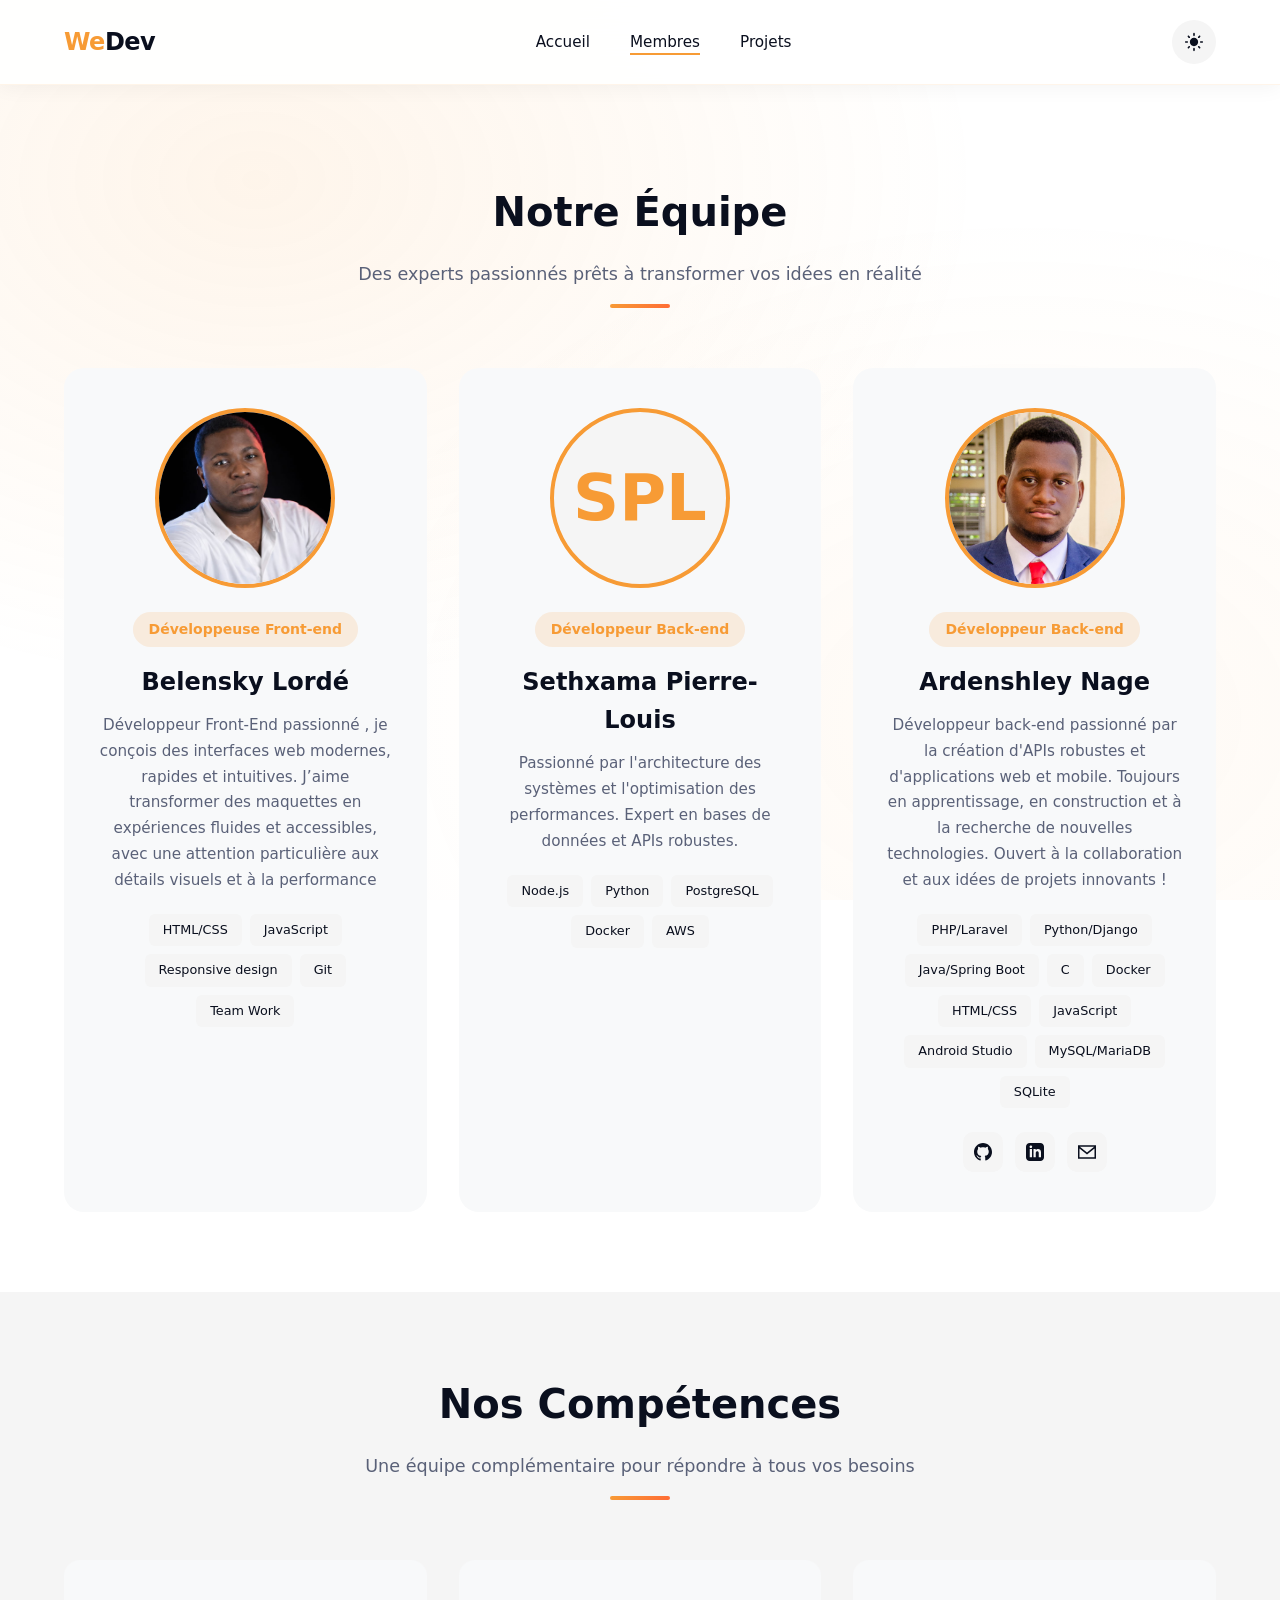
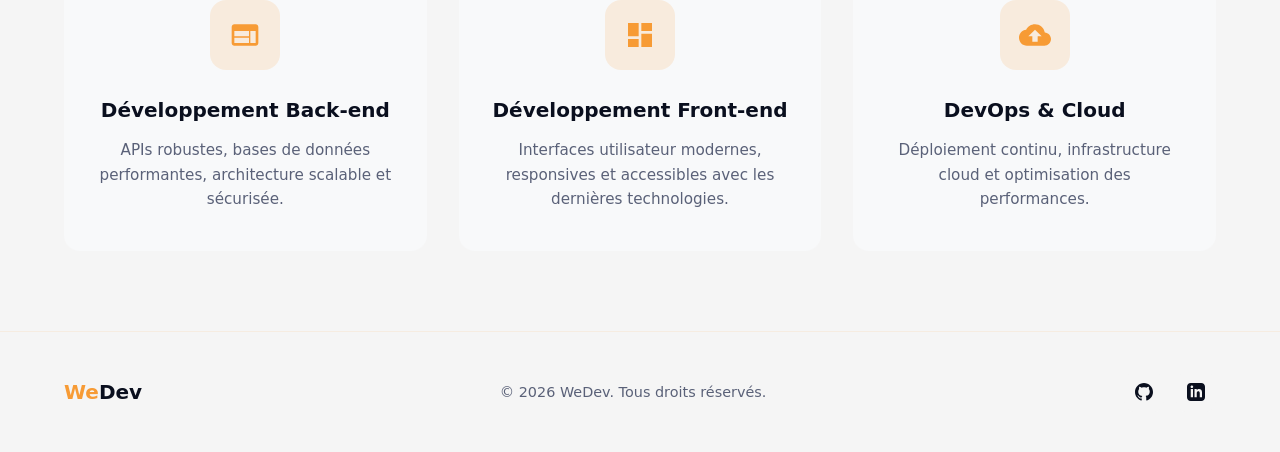
==== membres.html @ 14519774 "first commit 14/03/26 the first" ====
<!doctype html>
<html lang="fr">
  <head>
    <meta charset="UTF-8" />
    <meta name="viewport" content="width=device-width, initial-scale=1.0" />
    <title>Notre Équipe - WeDev</title>
    <link rel="stylesheet" href="css/style.css" />
  </head>

  <body>
    <nav class="navbar">
      <div class="container" id="navbar"></div>
    </nav>

    <main>
      <section>
        <div class="container">
          <div class="section-header">
            <h2>Notre Équipe</h2>
            <p>
              Des experts passionnés prêts à transformer vos idées en réalité
            </p>
            <div class="accent-line"></div>
          </div>
          <div id="members-grid" class="members-grid"></div>
        </div>
      </section>

      <section class="features">
        <div class="container">
          <div class="section-header">
            <h2>Nos Compétences</h2>
            <p>Une équipe complémentaire pour répondre à tous vos besoins</p>
            <div class="accent-line"></div>
          </div>
          <div class="features-grid">
            <div class="feature-card">
              <div class="feature-icon">
                <svg viewBox="0 0 24 24">
                  <path
                    d="M20 4H4c-1.1 0-1.99.9-1.99 2L2 18c0 1.1.9 2 2 2h16c1.1 0 2-.9 2-2V6c0-1.1-.9-2-2-2zm-5 14H4v-4h11v4zm0-5H4V9h11v4zm5 5h-4V9h4v9z"
                  />
                </svg>
              </div>
              <h3>Développement Back-end</h3>
              <p>
                APIs robustes, bases de données performantes, architecture
                scalable et sécurisée.
              </p>
            </div>
            <div class="feature-card">
              <div class="feature-icon">
                <svg viewBox="0 0 24 24">
                  <path
                    d="M3 13h8V3H3v10zm0 8h8v-6H3v6zm10 0h8V11h-8v10zm0-18v6h8V3h-8z"
                  />
                </svg>
              </div>
              <h3>Développement Front-end</h3>
              <p>
                Interfaces utilisateur modernes, responsives et accessibles avec
                les dernières technologies.
              </p>
            </div>
            <div class="feature-card">
              <div class="feature-icon">
                <svg viewBox="0 0 24 24">
                  <path
                    d="M19.35 10.04C18.67 6.59 15.64 4 12 4 9.11 4 6.6 5.64 5.35 8.04 2.34 8.36 0 10.91 0 14c0 3.31 2.69 6 6 6h13c2.76 0 5-2.24 5-5 0-2.64-2.05-4.78-4.65-4.96zM14 13v4h-4v-4H7l5-5 5 5h-3z"
                  />
                </svg>
              </div>
              <h3>DevOps & Cloud</h3>
              <p>
                Déploiement continu, infrastructure cloud et optimisation des
                performances.
              </p>
            </div>
          </div>
        </div>
      </section>
    </main>

    <div id="footer"></div>

<script src="js/components.js"></script>
  <script src="js/main.js"></script>
  <script src="js/init.js"></script>
</body>
</html>
---- css/style.css ----
@import url('https://api.fontshare.com/v2/css?f[]=clash-display@400,500,600,700&f[]=satoshi@400,500,700&display=swap');

:root {
  --primary: #FFFFFF;
  --primary-light: #0A0F1E;
  --logo-accent: #0A0F1E;
  --accent: #F79B35;
  --accent-glow: rgba(247, 155, 53, 0.4);
  --secondary: #F5F5F5;
  --secondary-light: #1A2342;
  --text: #0A0F1E;
  --text-light: #FFFFFF;
  --text-muted: #5A6178;
  --card-bg: #F8F9FA;
  --card-bg-light: #151D32;
  --gradient: linear-gradient(135deg, var(--accent) 0%, #FF6B35 100%);
  --shadow: 0 8px 32px rgba(0, 0, 0, 0.3);
  --shadow-light: 0 8px 32px rgba(0, 0, 0, 0.1);
  --transition: all 0.3s ease;
  --font-heading: 'Clash Display', system-ui, sans-serif;
  --font-body: 'Satoshi', system-ui, sans-serif;
}

[data-theme="dark"] {
  --primary: #0A0F1E;
  --secondary: #1A2342;
  --text: #FFFFFF;
  --text-muted: #8892B0;
  --card-bg: #151D32;
  --card-bg-light: #F8F9FA;
  --shadow: 0 8px 32px rgba(0, 0, 0, 0.3);
  --logo-accent: #FFFFFF;
}

*, *::before, *::after {
  margin: 0;
  padding: 0;
  box-sizing: border-box;
}

html {
  scroll-behavior: smooth;
}

body {
  font-family: var(--font-body);
  background: var(--primary);
  color: var(--text);
  line-height: 1.6;
  min-height: 100vh;
  transition: background 0.4s ease, color 0.4s ease;
  overflow-x: hidden;
}

body::before {
  content: '';
  position: fixed;
  top: 0;
  left: 0;
  width: 100%;
  height: 100%;
  background: 
    radial-gradient(ellipse at 20% 20%, rgba(247, 155, 53, 0.1) 0%, transparent 50%),
    radial-gradient(ellipse at 80% 80%, rgba(247, 155, 53, 0.06) 0%, transparent 50%);
  pointer-events: none;
  z-index: -1;
}

[data-theme="dark"] body::before {
  background: 
    radial-gradient(ellipse at 20% 20%, rgba(247, 155, 53, 0.08) 0%, transparent 50%),
    radial-gradient(ellipse at 80% 80%, rgba(247, 155, 53, 0.05) 0%, transparent 50%);
}

.container {
  max-width: 1200px;
  margin: 0 auto;
  padding: 0 24px;
}

a {
  text-decoration: none;
  color: inherit;
}

ul {
  list-style: none;
}

img {
  max-width: 100%;
  height: auto;
}

/* Navigation */
.navbar {
  position: fixed;
  top: 0;
  left: 0;
  right: 0;
  z-index: 1000;
  padding: 20px 0;
  background: rgba(255, 255, 255, 0.9);
  backdrop-filter: blur(20px);
  border-bottom: 1px solid rgba(247, 155, 53, 0.1);
  transition: var(--transition);
  box-shadow: 0 2px 20px rgba(0, 0, 0, 0.05);
}

[data-theme="dark"] .navbar {
  background: rgba(10, 15, 30, 0.8);
  box-shadow: none;
}

.navbar .container {
  display: flex;
  justify-content: space-between;
  align-items: center;
}

.logo {
  font-family: var(--font-heading);
  font-size: 1.5rem;
  font-weight: 700;
  color: var(--accent);
  letter-spacing: -0.5px;
}

.logo span {
  color: var(--logo-accent);
}

.nav-links {
  display: flex;
  gap: 40px;
  align-items: center;
}

.nav-links a {
  font-weight: 500;
  font-size: 0.95rem;
  color: var(--text);
  position: relative;
  transition: var(--transition);
}

.nav-links a::after {
  content: '';
  position: absolute;
  bottom: -4px;
  left: 0;
  width: 0;
  height: 2px;
  background: var(--accent);
  transition: var(--transition);
}

.nav-links a:hover::after,
.nav-links a.active::after {
  width: 100%;
}

.nav-links a:hover {
  color: var(--accent);
}

.nav-right {
  display: flex;
  align-items: center;
  gap: 20px;
}

.theme-toggle {
  width: 44px;
  height: 44px;
  border-radius: 50%;
  background: var(--secondary);
  border: none;
  cursor: pointer;
  display: flex;
  align-items: center;
  justify-content: center;
  transition: var(--transition);
  position: relative;
  overflow: hidden;
}

.theme-toggle:hover {
  background: var(--accent);
  transform: scale(1.1);
}

.theme-toggle svg {
  width: 20px;
  height: 20px;
  fill: var(--text);
  transition: var(--transition);
}

.theme-toggle .sun-icon {
  position: absolute;
  opacity: 0;
  transform: rotate(90deg) scale(0);
}

[data-theme="light"] .theme-toggle .sun-icon {
  opacity: 1;
  transform: rotate(0) scale(1);
}

[data-theme="light"] .theme-toggle .moon-icon {
  opacity: 0;
  transform: rotate(-90deg) scale(0);
}

.hamburger {
  display: none;
  flex-direction: column;
  gap: 5px;
  cursor: pointer;
  padding: 10px;
  background: none;
  border: none;
}

.hamburger span {
  width: 25px;
  height: 2px;
  background: var(--text);
  transition: var(--transition);
}

/* Main Content */
main {
  padding-top: 100px;
  min-height: 100vh;
}

section {
  padding: 80px 0;
}

.section-header {
  text-align: center;
  margin-bottom: 60px;
}

.section-header h2 {
  font-family: var(--font-heading);
  font-size: 2.5rem;
  font-weight: 600;
  margin-bottom: 16px;
}

.section-header p {
  color: var(--text-muted);
  font-size: 1.1rem;
  max-width: 600px;
  margin: 0 auto;
}

.accent-line {
  width: 60px;
  height: 4px;
  background: var(--gradient);
  margin: 16px auto 0;
  border-radius: 2px;
}

/* Hero Section */
.hero {
  min-height: calc(100vh - 100px);
  display: flex;
  align-items: center;
  position: relative;
}

.hero-content {
  display: grid;
  grid-template-columns: 1fr 1fr;
  gap: 60px;
  align-items: center;
}

.hero-text h1 {
  font-family: var(--font-heading);
  font-size: 3.5rem;
  font-weight: 700;
  line-height: 1.1;
  margin-bottom: 24px;
}

.hero-text h1 .highlight {
  color: var(--accent);
  position: relative;
}

.hero-text p {
  font-size: 1.2rem;
  color: var(--text-muted);
  margin-bottom: 32px;
  max-width: 500px;
}

.hero-buttons {
  display: flex;
  gap: 16px;
}

.btn {
  display: inline-flex;
  align-items: center;
  gap: 8px;
  padding: 16px 32px;
  border-radius: 8px;
  font-weight: 600;
  font-size: 1rem;
  cursor: pointer;
  transition: var(--transition);
  border: none;
  font-family: var(--font-body);
}

.btn-primary {
  background: var(--accent);
  color: var(--primary);
}

.btn-primary:hover {
  background: #FF9A3D;
  transform: translateY(-2px);
  box-shadow: 0 10px 30px var(--accent-glow);
}

.btn-secondary {
  background: transparent;
  color: var(--text);
  border: 2px solid var(--accent);
}

.btn-secondary:hover {
  background: var(--accent);
  color: var(--primary);
}

.hero-visual {
  position: relative;
  display: flex;
  justify-content: center;
  align-items: center;
}

.hero-card {
  background: var(--card-bg);
  border-radius: 20px;
  padding: 40px;
  width: 100%;
  max-width: 450px;
  box-shadow: var(--shadow);
  position: relative;
  overflow: hidden;
}

.hero-card::before {
  content: '';
  position: absolute;
  top: 0;
  left: 0;
  right: 0;
  height: 4px;
  background: var(--gradient);
}

.hero-card h3 {
  font-family: var(--font-heading);
  font-size: 1.5rem;
  margin-bottom: 20px;
  color: var(--accent);
}

.hero-stats {
  display: grid;
  grid-template-columns: repeat(3, 1fr);
  gap: 20px;
}

.stat-item {
  text-align: center;
}

.stat-number {
  font-family: var(--font-heading);
  font-size: 2rem;
  font-weight: 700;
  color: var(--text);
  display: block;
}

.stat-label {
  font-size: 0.875rem;
  color: var(--text-muted);
}

.floating-shapes {
  position: absolute;
  width: 100%;
  height: 100%;
  pointer-events: none;
}

.shape {
  position: absolute;
  border-radius: 50%;
  background: var(--accent);
  opacity: 0.1;
}

.shape-1 {
  width: 150px;
  height: 150px;
  top: -30px;
  right: -30px;
}

.shape-2 {
  width: 80px;
  height: 80px;
  bottom: 20px;
  left: -20px;
}

.shape-3 {
  width: 40px;
  height: 40px;
  top: 40%;
  right: -10px;
}

/* Members Section */
.members-grid {
  display: grid;
  grid-template-columns: repeat(auto-fit, minmax(320px, 1fr));
  gap: 32px;
}

.member-card {
  background: var(--card-bg);
  border-radius: 20px;
  padding: 40px 32px;
  text-align: center;
  transition: var(--transition);
  position: relative;
  overflow: hidden;
  opacity: 0;
  transform: translateY(30px);
  animation: fadeInUp 0.6s ease forwards;
}

.member-card:nth-child(1) { animation-delay: 0.1s; }
.member-card:nth-child(2) { animation-delay: 0.2s; }
.member-card:nth-child(3) { animation-delay: 0.3s; }

@keyframes fadeInUp {
  to {
    opacity: 1;
    transform: translateY(0);
  }
}

.member-card::before {
  content: '';
  position: absolute;
  top: 0;
  left: 0;
  right: 0;
  height: 4px;
  background: var(--gradient);
  transform: scaleX(0);
  transition: var(--transition);
}

.member-card:hover {
  transform: translateY(-8px);
  box-shadow: 0 20px 60px rgba(247, 155, 53, 0.15);
}

.member-card:hover::before {
  transform: scaleX(1);
}

.member-avatar {
  width: 180px;
  height: 180px;
  border-radius: 50%;
  margin: 0 auto 24px;
  background: var(--secondary);
  display: flex;
  align-items: center;
  justify-content: center;
  position: relative;
  overflow: hidden;
  border: 4px solid var(--accent);
}

.member-avatar img {
  width: 100%;
  height: 100%;
  object-fit: cover;
}

.member-avatar .placeholder {
  font-size: 4rem;
  color: var(--accent);
  font-weight: 700;
  font-family: var(--font-heading);
}

.member-role {
  display: inline-block;
  padding: 6px 16px;
  background: rgba(247, 155, 53, 0.15);
  color: var(--accent);
  border-radius: 20px;
  font-size: 0.875rem;
  font-weight: 600;
  margin-bottom: 16px;
}

.member-name {
  font-family: var(--font-heading);
  font-size: 1.5rem;
  font-weight: 600;
  margin-bottom: 12px;
}

.member-bio {
  color: var(--text-muted);
  font-size: 0.95rem;
  margin-bottom: 20px;
  line-height: 1.7;
}

.member-skills {
  display: flex;
  flex-wrap: wrap;
  gap: 8px;
  justify-content: center;
  margin-bottom: 24px;
}

.skill-tag {
  padding: 6px 14px;
  background: var(--secondary);
  border-radius: 6px;
  font-size: 0.8rem;
  font-weight: 500;
  color: var(--text);
}

.member-socials {
  display: flex;
  gap: 12px;
  justify-content: center;
}

.social-link {
  width: 40px;
  height: 40px;
  border-radius: 10px;
  background: var(--secondary);
  display: flex;
  align-items: center;
  justify-content: center;
  transition: var(--transition);
}

.social-link:hover {
  background: var(--accent);
  transform: translateY(-3px);
}

.social-link svg {
  width: 18px;
  height: 18px;
  fill: var(--text);
  transition: var(--transition);
}

.social-link:hover svg {
  fill: var(--primary);
}

/* Projects Section */
.projects-grid {
  display: grid;
  grid-template-columns: repeat(auto-fit, minmax(350px, 1fr));
  gap: 32px;
}

.project-card {
  background: var(--card-bg);
  border-radius: 20px;
  overflow: hidden;
  transition: var(--transition);
}

.project-card:hover {
  transform: translateY(-8px);
  box-shadow: 0 20px 60px rgba(247, 155, 53, 0.15);
}

.project-image {
  height: 220px;
  background: var(--secondary);
  display: flex;
  align-items: center;
  justify-content: center;
  position: relative;
  overflow: hidden;
}

.project-image .placeholder {
  font-size: 3rem;
  color: var(--accent);
}

.project-image::after {
  content: '';
  position: absolute;
  bottom: 0;
  left: 0;
  right: 0;
  height: 100px;
  background: linear-gradient(to top, var(--card-bg), transparent);
}

.project-content {
  padding: 28px;
}

.project-title {
  font-family: var(--font-heading);
  font-size: 1.3rem;
  font-weight: 600;
  margin-bottom: 12px;
}

.project-description {
  color: var(--text-muted);
  font-size: 0.95rem;
  margin-bottom: 20px;
  line-height: 1.6;
}

.project-tech {
  display: flex;
  flex-wrap: wrap;
  gap: 8px;
  margin-bottom: 20px;
}

.tech-tag {
  padding: 5px 12px;
  background: rgba(247, 155, 53, 0.15);
  color: var(--accent);
  border-radius: 6px;
  font-size: 0.75rem;
  font-weight: 600;
}

.project-links {
  display: flex;
  gap: 12px;
}

.project-link {
  display: inline-flex;
  align-items: center;
  gap: 6px;
  padding: 10px 18px;
  border-radius: 8px;
  font-size: 0.9rem;
  font-weight: 600;
  transition: var(--transition);
}

.project-link.primary {
  background: var(--accent);
  color: var(--primary);
}

.project-link.primary:hover {
  background: #FF9A3D;
}

.project-link.secondary {
  background: var(--secondary);
  color: var(--text);
}

.project-link.secondary:hover {
  background: var(--accent);
  color: var(--primary);
}

.project-link svg {
  width: 16px;
  height: 16px;
  fill: currentColor;
}

/* Features Section */
.features {
  background: var(--secondary);
}

.features-grid {
  display: grid;
  grid-template-columns: repeat(auto-fit, minmax(280px, 1fr));
  gap: 32px;
}

.feature-card {
  background: var(--card-bg);
  padding: 40px 32px;
  border-radius: 16px;
  text-align: center;
  transition: var(--transition);
}

.feature-card:hover {
  transform: translateY(-5px);
}

.feature-icon {
  width: 70px;
  height: 70px;
  border-radius: 16px;
  background: rgba(247, 155, 53, 0.15);
  display: flex;
  align-items: center;
  justify-content: center;
  margin: 0 auto 24px;
}

.feature-icon svg {
  width: 32px;
  height: 32px;
  fill: var(--accent);
}

.feature-card h3 {
  font-family: var(--font-heading);
  font-size: 1.25rem;
  margin-bottom: 12px;
}

.feature-card p {
  color: var(--text-muted);
  font-size: 0.95rem;
}

/* Footer */
.footer {
  padding: 40px 0;
  border-top: 1px solid rgba(247, 155, 53, 0.1);
  background: var(--secondary);
}

.footer-content {
  display: flex;
  justify-content: space-between;
  align-items: center;
}

.footer-logo {
  font-family: var(--font-heading);
  font-size: 1.25rem;
  font-weight: 700;
  color: var(--accent);
}

.footer-logo span {
  color: var(--text);
}

.footer-text {
  color: var(--text-muted);
  font-size: 0.9rem;
}

.footer-socials {
  display: flex;
  gap: 12px;
}

/* Mobile Styles */
@media (max-width: 1024px) {
  .hero-content {
    grid-template-columns: 1fr;
    text-align: center;
  }

  .hero-text p {
    margin: 0 auto 32px;
  }

  .hero-buttons {
    justify-content: center;
  }

  .hero-visual {
    order: -1;
  }

  .hero-card {
    max-width: 400px;
    margin: 0 auto;
  }
}

@media (max-width: 768px) {
  .hamburger {
    display: flex;
  }

  .nav-links {
    position: fixed;
    top: 0;
    right: -100%;
    width: 280px;
    height: 100vh;
    background: var(--card-bg);
    flex-direction: column;
    justify-content: center;
    gap: 32px;
    transition: var(--transition);
    box-shadow: -10px 0 40px rgba(0, 0, 0, 0.3);
  }

  .nav-links.active {
    right: 0;
  }

  .nav-links a {
    font-size: 1.2rem;
  }

  .hero-text h1 {
    font-size: 2.5rem;
  }

  .hero-stats {
    grid-template-columns: 1fr;
    gap: 16px;
  }

  .section-header h2 {
    font-size: 2rem;
  }

  .members-grid,
  .projects-grid {
    grid-template-columns: 1fr;
  }

  .footer-content {
    flex-direction: column;
    gap: 20px;
    text-align: center;
  }
}

@media (max-width: 480px) {
  .hero-text h1 {
    font-size: 2rem;
  }

  .hero-buttons {
    flex-direction: column;
  }

  .btn {
    width: 100%;
    justify-content: center;
  }

  .member-avatar {
    width: 140px;
    height: 140px;
  }
}
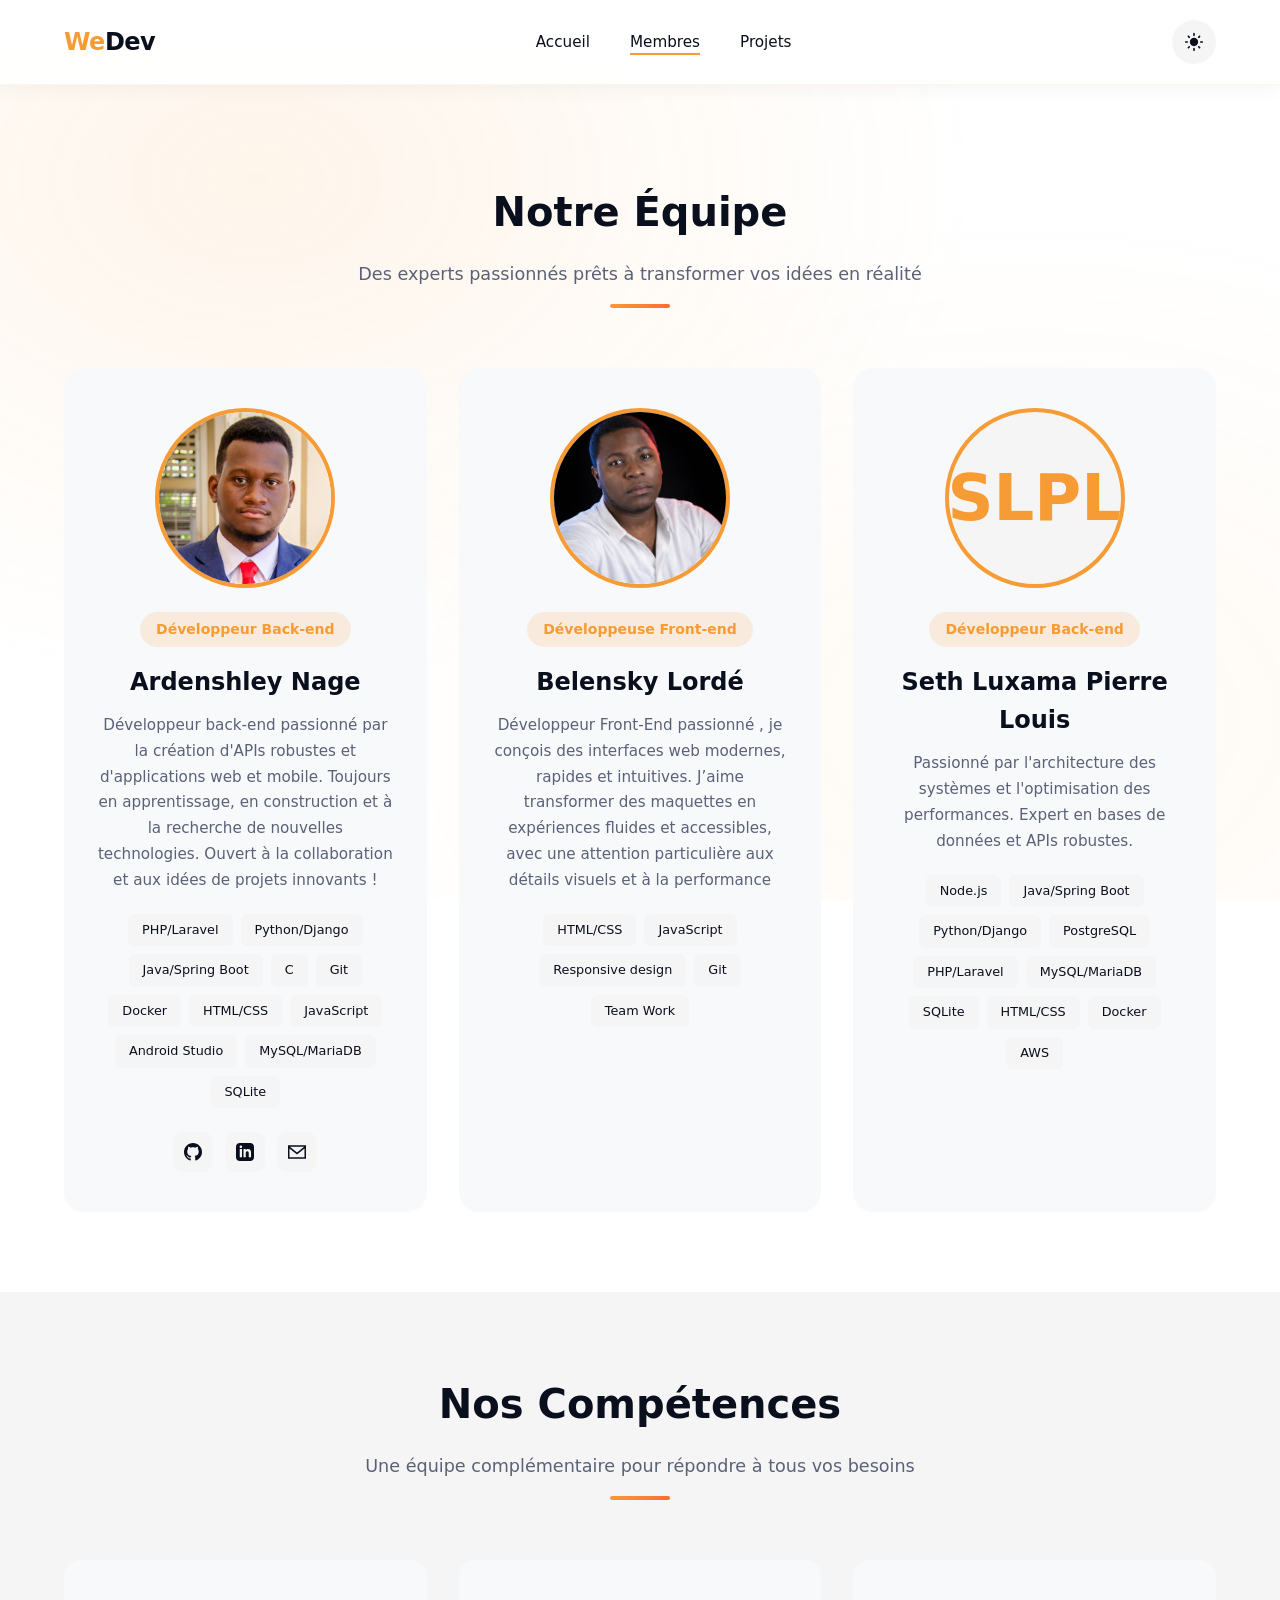
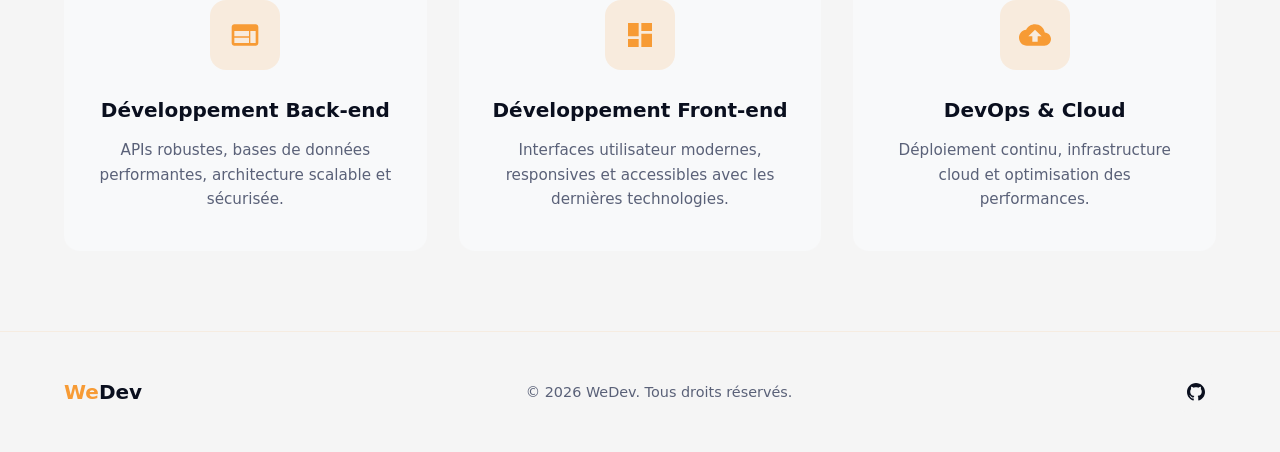
==== commit 09d0860f: "update 15/03/25" ====
--- a/membres.html
+++ b/membres.html
@@ -4,6 +4,7 @@
     <meta charset="UTF-8" />
     <meta name="viewport" content="width=device-width, initial-scale=1.0" />
     <title>Notre Équipe - WeDev</title>
+    <link rel="icon" type="image/jpeg" href="images/logo.jpeg">
     <link rel="stylesheet" href="css/style.css" />
   </head>
 
--- a/css/style.css
+++ b/css/style.css
@@ -197,20 +197,32 @@
   transition: var(--transition);
 }
 
+.theme-toggle .sun-icon,
+.theme-toggle .moon-icon {
+  position: absolute;
+  top: 50%;
+  left: 50%;
+  transform: translate(-50%, -50%);
+}
+
 .theme-toggle .sun-icon {
-  position: absolute;
   opacity: 0;
-  transform: rotate(90deg) scale(0);
+  transform: translate(-50%, -50%) rotate(90deg) scale(0);
+}
+
+.theme-toggle .moon-icon {
+  opacity: 1;
+  transform: translate(-50%, -50%) rotate(0) scale(1);
 }
 
 [data-theme="light"] .theme-toggle .sun-icon {
   opacity: 1;
-  transform: rotate(0) scale(1);
+  transform: translate(-50%, -50%) rotate(0) scale(1);
 }
 
 [data-theme="light"] .theme-toggle .moon-icon {
   opacity: 0;
-  transform: rotate(-90deg) scale(0);
+  transform: translate(-50%, -50%) rotate(-90deg) scale(0);
 }
 
 .hamburger {
@@ -228,6 +240,141 @@
   height: 2px;
   background: var(--text);
   transition: var(--transition);
+}
+
+.hamburger.active span:nth-child(1) {
+  transform: rotate(-45deg) translate(5px, 5px);
+}
+
+.hamburger.active span:nth-child(2) {
+  opacity: 0;
+}
+
+.hamburger.active span:nth-child(3) {
+  transform: rotate(45deg) translate(5px, -5px);
+}
+
+@media (max-width: 768px) {
+  .hamburger {
+    display: flex;
+  }
+
+  .nav-links {
+    position: fixed;
+    top: 0;
+    left: -100%;
+    width: 70%;
+    max-width: 300px;
+    height: 100vh;
+    background: var(--card-bg);
+    flex-direction: column;
+    justify-content: space-between;
+    padding: 80px 24px 40px;
+    gap: 0;
+    transition: var(--transition);
+    box-shadow: 10px 0 40px rgba(0, 0, 0, 0.3);
+    z-index: 999;
+  }
+
+  .nav-links.active {
+    left: 0;
+  }
+
+  .nav-links li {
+    width: 100%;
+  }
+
+  .nav-links a {
+    display: block;
+    padding: 16px 0;
+    width: 100%;
+    font-size: 1.1rem;
+    border-bottom: 1px solid var(--secondary);
+  }
+
+  .nav-links > li:not(.mobile-header):not(.mobile-copyright) a.active {
+    color: var(--accent);
+    font-weight: 600;
+    padding-left: 8px;
+    border-left: 3px solid var(--accent);
+  }
+
+  .nav-links .mobile-header a {
+    background: transparent !important;
+    border: none !important;
+    padding: 0 !important;
+  }
+
+  .nav-links .mobile-header a.active {
+    color: var(--accent);
+    font-weight: 700;
+    padding-left: 0;
+    border-left: none;
+  }
+
+  .nav-links a::after {
+    display: none;
+  }
+
+  .nav-links {
+    justify-content: space-between;
+  }
+
+  .nav-links .mobile-header {
+    display: flex;
+    justify-content: space-between;
+    align-items: center;
+    width: 100%;
+    padding: 0 0 20px 0;
+    border-bottom: 1px solid var(--secondary);
+    margin-bottom: 10px;
+  }
+
+  .nav-links .mobile-header .logo {
+    font-family: var(--font-heading);
+    font-size: 1.5rem;
+    font-weight: 700;
+    color: var(--accent);
+    letter-spacing: -0.5px;
+  }
+
+  .nav-links .mobile-header .logo span {
+    color: var(--logo-accent);
+  }
+
+  .mobile-theme-toggle {
+    display: flex;
+  }
+
+  .desktop-theme-toggle {
+    display: none;
+  }
+
+  .nav-links .mobile-copyright {
+    display: block;
+    padding: 20px 0 0 0;
+    border-top: 1px solid var(--secondary);
+    margin-top: auto;
+    text-align: center;
+    font-size: 0.8rem;
+    color: var(--text-muted);
+  }
+}
+
+@media (min-width: 769px) {
+  .nav-links .mobile-logo,
+  .nav-links .mobile-copyright,
+  .nav-links .mobile-header {
+    display: none;
+  }
+
+  .mobile-theme-toggle {
+    display: none;
+  }
+
+  .desktop-theme-toggle {
+    display: flex;
+  }
 }
 
 /* Main Content */
@@ -819,58 +966,6 @@
   }
 }
 
-@media (max-width: 768px) {
-  .hamburger {
-    display: flex;
-  }
-
-  .nav-links {
-    position: fixed;
-    top: 0;
-    right: -100%;
-    width: 280px;
-    height: 100vh;
-    background: var(--card-bg);
-    flex-direction: column;
-    justify-content: center;
-    gap: 32px;
-    transition: var(--transition);
-    box-shadow: -10px 0 40px rgba(0, 0, 0, 0.3);
-  }
-
-  .nav-links.active {
-    right: 0;
-  }
-
-  .nav-links a {
-    font-size: 1.2rem;
-  }
-
-  .hero-text h1 {
-    font-size: 2.5rem;
-  }
-
-  .hero-stats {
-    grid-template-columns: 1fr;
-    gap: 16px;
-  }
-
-  .section-header h2 {
-    font-size: 2rem;
-  }
-
-  .members-grid,
-  .projects-grid {
-    grid-template-columns: 1fr;
-  }
-
-  .footer-content {
-    flex-direction: column;
-    gap: 20px;
-    text-align: center;
-  }
-}
-
 @media (max-width: 480px) {
   .hero-text h1 {
     font-size: 2rem;
